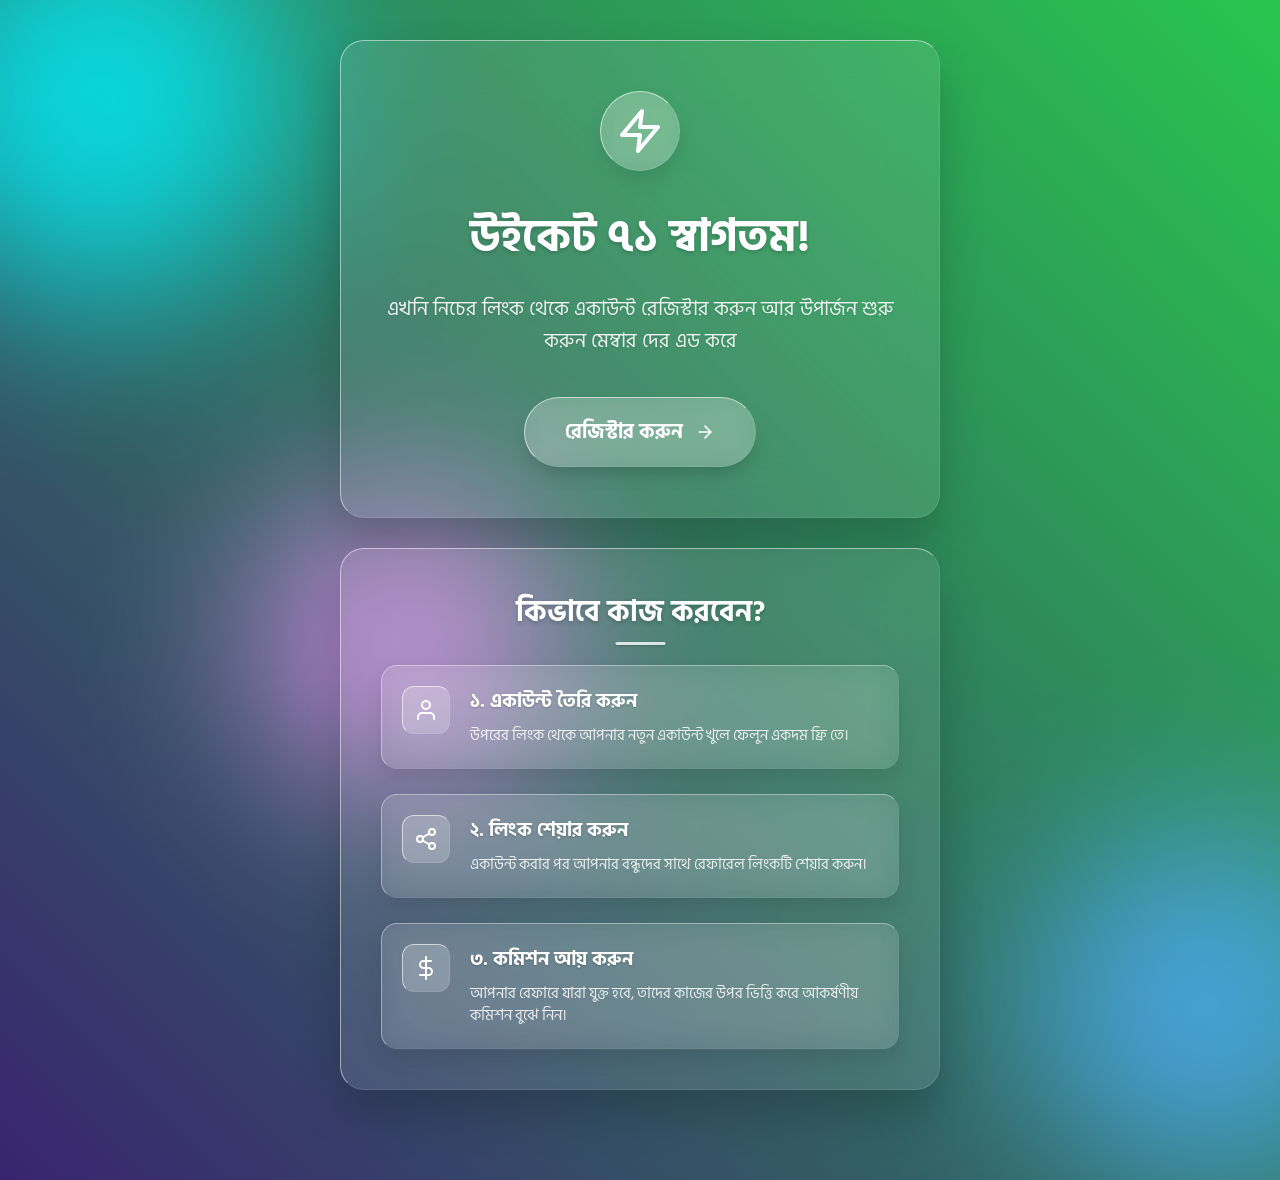
==== wckt/index.html @ 87fc7b88 "Add files via upload" ====
<!DOCTYPE html>
<html lang="bn">
<head>
    <meta charset="UTF-8">
    <meta name="viewport" content="width=device-width, initial-scale=1.0">
    <title>একাউন্ট রেজিস্টার করুন</title>
    <meta name="description" content="এখনি নিচের লিংক থেকে একাউন্ট রেজিস্টার করুন আর উপার্জন শুরু করুন মেম্বার দের এড করে">
    <link href="https://fonts.googleapis.com/css2?family=Hind+Siliguri:wght@400;600;700&display=swap" rel="stylesheet">
    <link rel="stylesheet" href="style.css">
</head>
<body>
    <!-- Animated background elements -->
    <div class="background-animation"></div>
    <div class="blob blob-1"></div>
    <div class="blob blob-2"></div>
    <div class="blob blob-3"></div>

    <div class="container">
        <!-- Main Hero Card -->
        <div class="glass-card hero-card">
            <div class="icon-container">
                <svg xmlns="http://www.w3.org/2000/svg" width="48" height="48" viewBox="0 0 24 24" fill="none" stroke="currentColor" stroke-width="2" stroke-linecap="round" stroke-linejoin="round" class="feather feather-zap"><polygon points="13 2 3 14 12 14 11 22 21 10 12 10 13 2"></polygon></svg>
            </div>
            <h1>উইকেট ৭১ স্বাগতম!</h1>
            <p class="description">এখনি নিচের লিংক থেকে একাউন্ট রেজিস্টার করুন আর উপার্জন শুরু করুন মেম্বার দের এড করে</p>
            <a href="https://aff.mamubaji.co/bn-bd/register?aff=a6bbd0b226" target="_blank" class="register-btn pulse-anim">
                <span>রেজিস্টার করুন</span>
                <svg xmlns="http://www.w3.org/2000/svg" width="20" height="20" viewBox="0 0 24 24" fill="none" stroke="currentColor" stroke-width="2" stroke-linecap="round" stroke-linejoin="round" class="feather feather-arrow-right"><line x1="5" y1="12" x2="19" y2="12"></line><polyline points="12 5 19 12 12 19"></polyline></svg>
            </a>
        </div>

        <!-- Description Section -->
        <div class="glass-card details-card">
            <h2>কিভাবে কাজ করবেন?</h2>
            <div class="steps-container">
                <div class="step-item step-1">
                    <div class="step-icon">
                        <svg xmlns="http://www.w3.org/2000/svg" width="24" height="24" viewBox="0 0 24 24" fill="none" stroke="currentColor" stroke-width="2" stroke-linecap="round" stroke-linejoin="round"><path d="M20 21v-2a4 4 0 0 0-4-4H8a4 4 0 0 0-4 4v2"></path><circle cx="12" cy="7" r="4"></circle></svg>
                    </div>
                    <div class="step-content">
                        <h3>১. একাউন্ট তৈরি করুন</h3>
                        <p>উপরের লিংক থেকে আপনার নতুন একাউন্ট খুলে ফেলুন একদম ফ্রি তে।</p>
                    </div>
                </div>
                
                <div class="step-item step-2">
                    <div class="step-icon">
                        <svg xmlns="http://www.w3.org/2000/svg" width="24" height="24" viewBox="0 0 24 24" fill="none" stroke="currentColor" stroke-width="2" stroke-linecap="round" stroke-linejoin="round"><circle cx="18" cy="5" r="3"></circle><circle cx="6" cy="12" r="3"></circle><circle cx="18" cy="19" r="3"></circle><line x1="8.59" y1="13.51" x2="15.42" y2="17.49"></line><line x1="15.41" y1="6.51" x2="8.59" y2="10.49"></line></svg>
                    </div>
                    <div class="step-content">
                        <h3>২. লিংক শেয়ার করুন</h3>
                        <p>একাউন্ট করার পর আপনার বন্ধুদের সাথে রেফারেল লিংকটি শেয়ার করুন।</p>
                    </div>
                </div>

                <div class="step-item step-3">
                    <div class="step-icon">
                        <svg xmlns="http://www.w3.org/2000/svg" width="24" height="24" viewBox="0 0 24 24" fill="none" stroke="currentColor" stroke-width="2" stroke-linecap="round" stroke-linejoin="round"><line x1="12" y1="1" x2="12" y2="23"></line><path d="M17 5H9.5a3.5 3.5 0 0 0 0 7h5a3.5 3.5 0 0 1 0 7H6"></path></svg>
                    </div>
                    <div class="step-content">
                        <h3>৩. কমিশন আয় করুন</h3>
                        <p>আপনার রেফারে যারা যুক্ত হবে, তাদের কাজের উপর ভিত্তি করে আকর্ষণীয় কমিশন বুঝে নিন।</p>
                    </div>
                </div>
            </div>
        </div>
    </div>
    
    <script src="script.js"></script>
</body>
</html>
---- wckt/style.css ----
* {
    margin: 0;
    padding: 0;
    box-sizing: border-box;
    font-family: 'Hind Siliguri', sans-serif;
}

body {
    min-height: 100vh;
    display: flex;
    justify-content: center;
    align-items: center;
    /* A very vibrant moving gradient background to show off the glass blur */
    background: linear-gradient(45deg, #1e0b36, #3a1c71, #24ee46, #03b3c0);
    background-size: 400% 400%;
    animation: gradientBG 15s ease infinite;
    overflow-x: hidden;
    position: relative;
    color: #ffffff;
    perspective: 1000px;
    padding: 40px 20px;
}

@keyframes gradientBG {
    0% { background-position: 0% 50%; }
    50% { background-position: 100% 50%; }
    100% { background-position: 0% 50%; }
}

/* Background floating blobs for extra color behind glass */
.blob {
    position: fixed;
    filter: blur(90px);
    z-index: 0;
    border-radius: 50%;
    animation: float 12s ease-in-out infinite;
    opacity: 0.8;
}

.blob-1 {
    width: 400px;
    height: 400px;
    background: #00f2fe;
    top: -100px;
    left: -100px;
    animation-delay: 0s;
}

.blob-2 {
    width: 350px;
    height: 350px;
    background: #4facfe;
    bottom: -50px;
    right: -100px;
    animation-delay: -3s;
}

.blob-3 {
    width: 300px;
    height: 300px;
    background: #f093fb;
    bottom: 30%;
    left: 20%;
    animation-delay: -6s;
}

@keyframes float {
    0%, 100% { transform: translate(0, 0) scale(1); }
    33% { transform: translate(50px, -50px) scale(1.2); }
    66% { transform: translate(-30px, 30px) scale(0.8); }
}

/* Hide the old static background animation since we have a new gradient body */
.background-animation {
    display: none;
}

.container {
    position: relative;
    z-index: 2;
    width: 100%;
    max-width: 600px;
    display: flex;
    flex-direction: column;
    gap: 30px;
}

/* TRUE GLASSMORPHISM */
.glass-card {
    background: rgba(255, 255, 255, 0.1);
    backdrop-filter: blur(25px);
    -webkit-backdrop-filter: blur(25px);
    /* Lighter borders on top/left for the glass reflection effect */
    border-top: 1px solid rgba(255, 255, 255, 0.5);
    border-left: 1px solid rgba(255, 255, 255, 0.5);
    border-right: 1px solid rgba(255, 255, 255, 0.1);
    border-bottom: 1px solid rgba(255, 255, 255, 0.1);
    border-radius: 24px;
    box-shadow: 0 25px 45px rgba(0, 0, 0, 0.2);
    opacity: 0;
    transition: transform 0.1s ease-out;
}

/* Hero Card Animations */
.hero-card {
    padding: 50px 40px;
    text-align: center;
    animation: slideDown 0.8s cubic-bezier(0.16, 1, 0.3, 1) forwards;
}

@keyframes slideDown {
    from {
        transform: translateY(-40px);
        opacity: 0;
    }
    to {
        transform: translateY(0);
        opacity: 1;
    }
}

.icon-container {
    width: 80px;
    height: 80px;
    margin: 0 auto 30px;
    background: rgba(255, 255, 255, 0.2);
    border-top: 1px solid rgba(255, 255, 255, 0.6);
    border-left: 1px solid rgba(255, 255, 255, 0.6);
    border-right: 1px solid rgba(255, 255, 255, 0.1);
    border-bottom: 1px solid rgba(255, 255, 255, 0.1);
    backdrop-filter: blur(10px);
    border-radius: 50%;
    display: flex;
    justify-content: center;
    align-items: center;
    box-shadow: 0 10px 25px -5px rgba(0, 0, 0, 0.15);
    animation: iconBounce 2s infinite ease-in-out;
}

@keyframes iconBounce {
    0%, 100% { transform: translateY(0); }
    50% { transform: translateY(-10px); box-shadow: 0 20px 25px -5px rgba(0, 0, 0, 0.25); }
}

.icon-container svg {
    color: white;
}

h1 {
    font-size: 2.8rem;
    font-weight: 700;
    margin-bottom: 20px;
    color: #ffffff;
    text-shadow: 0 2px 4px rgba(0,0,0,0.2);
}

.description {
    font-size: 1.25rem;
    line-height: 1.6;
    color: rgba(255, 255, 255, 0.9);
    margin-bottom: 40px;
    text-shadow: 0 1px 2px rgba(0,0,0,0.1);
}

.register-btn {
    display: inline-flex;
    align-items: center;
    justify-content: center;
    gap: 12px;
    background: rgba(255, 255, 255, 0.2);
    border-top: 1px solid rgba(255, 255, 255, 0.6);
    border-left: 1px solid rgba(255, 255, 255, 0.6);
    border-right: 1px solid rgba(255, 255, 255, 0.1);
    border-bottom: 1px solid rgba(255, 255, 255, 0.1);
    backdrop-filter: blur(10px);
    color: white;
    text-decoration: none;
    padding: 18px 40px;
    border-radius: 9999px;
    font-size: 1.25rem;
    font-weight: 700;
    transition: all 0.3s ease;
    box-shadow: 0 10px 20px -5px rgba(0, 0, 0, 0.2);
    position: relative;
    overflow: hidden;
}

.register-btn.pulse-anim {
    animation: buttonPulse 2s infinite;
}

@keyframes buttonPulse {
    0% { box-shadow: 0 0 0 0 rgba(255, 255, 255, 0.5); }
    70% { box-shadow: 0 0 0 15px rgba(255, 255, 255, 0); }
    100% { box-shadow: 0 0 0 0 rgba(255, 255, 255, 0); }
}

.register-btn::before {
    content: '';
    position: absolute;
    top: 0;
    left: -100%;
    width: 100%;
    height: 100%;
    background: linear-gradient(90deg, transparent, rgba(255,255,255,0.4), transparent);
    transition: all 0.5s ease;
}

.register-btn:hover {
    transform: translateY(-3px) scale(1.02);
    background: rgba(255, 255, 255, 0.3);
    box-shadow: 0 15px 30px -5px rgba(0, 0, 0, 0.3);
    animation: none; /* stop pulsing on hover */
}

.register-btn:hover::before {
    left: 100%;
}

.register-btn svg {
    transition: transform 0.3s ease;
}

.register-btn:hover svg {
    transform: translateX(6px);
}

/* Details Card Animations */
.details-card {
    padding: 40px;
    animation: slideUp 0.8s cubic-bezier(0.16, 1, 0.3, 1) forwards;
    animation-delay: 0.3s;
}

@keyframes slideUp {
    from {
        transform: translateY(40px);
        opacity: 0;
    }
    to {
        transform: translateY(0);
        opacity: 1;
    }
}

.details-card h2 {
    font-size: 1.8rem;
    margin-bottom: 30px;
    text-align: center;
    color: #ffffff;
    position: relative;
    display: inline-block;
    left: 50%;
    transform: translateX(-50%);
    text-shadow: 0 2px 4px rgba(0,0,0,0.2);
}

.details-card h2::after {
    content: '';
    position: absolute;
    bottom: -10px;
    left: 50%;
    transform: translateX(-50%);
    width: 50px;
    height: 3px;
    background: rgba(255, 255, 255, 0.8);
    border-radius: 3px;
    box-shadow: 0 1px 2px rgba(0,0,0,0.2);
}

.steps-container {
    display: flex;
    flex-direction: column;
    gap: 25px;
}

/* Sub-items are also glass */
.step-item {
    display: flex;
    align-items: flex-start;
    gap: 20px;
    background: rgba(255, 255, 255, 0.1);
    backdrop-filter: blur(15px);
    -webkit-backdrop-filter: blur(15px);
    padding: 20px;
    border-radius: 16px;
    border-top: 1px solid rgba(255, 255, 255, 0.4);
    border-left: 1px solid rgba(255, 255, 255, 0.4);
    border-right: 1px solid rgba(255, 255, 255, 0.05);
    border-bottom: 1px solid rgba(255, 255, 255, 0.05);
    transition: all 0.3s ease;
    opacity: 0;
    transform: translateX(-20px);
    animation: fadeRight 0.5s forwards;
    box-shadow: 0 10px 20px rgba(0,0,0,0.1);
}

@keyframes fadeRight {
    to {
        opacity: 1;
        transform: translateX(0);
    }
}

.step-1 { animation-delay: 0.6s; }
.step-2 { animation-delay: 0.8s; }
.step-3 { animation-delay: 1.0s; }

.step-item:hover {
    background: rgba(255, 255, 255, 0.2);
    transform: translateX(5px) !important;
    box-shadow: 0 15px 25px rgba(0,0,0,0.2);
}

.step-icon {
    width: 48px;
    height: 48px;
    min-width: 48px;
    background: rgba(255, 255, 255, 0.2);
    border-top: 1px solid rgba(255, 255, 255, 0.6);
    border-left: 1px solid rgba(255, 255, 255, 0.6);
    border-right: 1px solid rgba(255, 255, 255, 0.1);
    border-bottom: 1px solid rgba(255, 255, 255, 0.1);
    border-radius: 12px;
    display: flex;
    justify-content: center;
    align-items: center;
    color: #ffffff;
    transition: all 0.3s ease;
}

.step-item:hover .step-icon {
    background: rgba(255, 255, 255, 0.4);
    transform: scale(1.1) rotate(5deg);
}

.step-content h3 {
    font-size: 1.2rem;
    color: #ffffff;
    margin-bottom: 8px;
    text-shadow: 0 1px 2px rgba(0,0,0,0.2);
}

.step-content p {
    color: rgba(255, 255, 255, 0.85);
    line-height: 1.5;
    font-size: 0.95rem;
}

@media (max-width: 600px) {
    h1 { font-size: 2.2rem; }
    .description { font-size: 1.1rem; }
    .hero-card, .details-card { padding: 30px 20px; }
    .step-item { flex-direction: column; text-align: center; align-items: center; gap: 15px; }
}
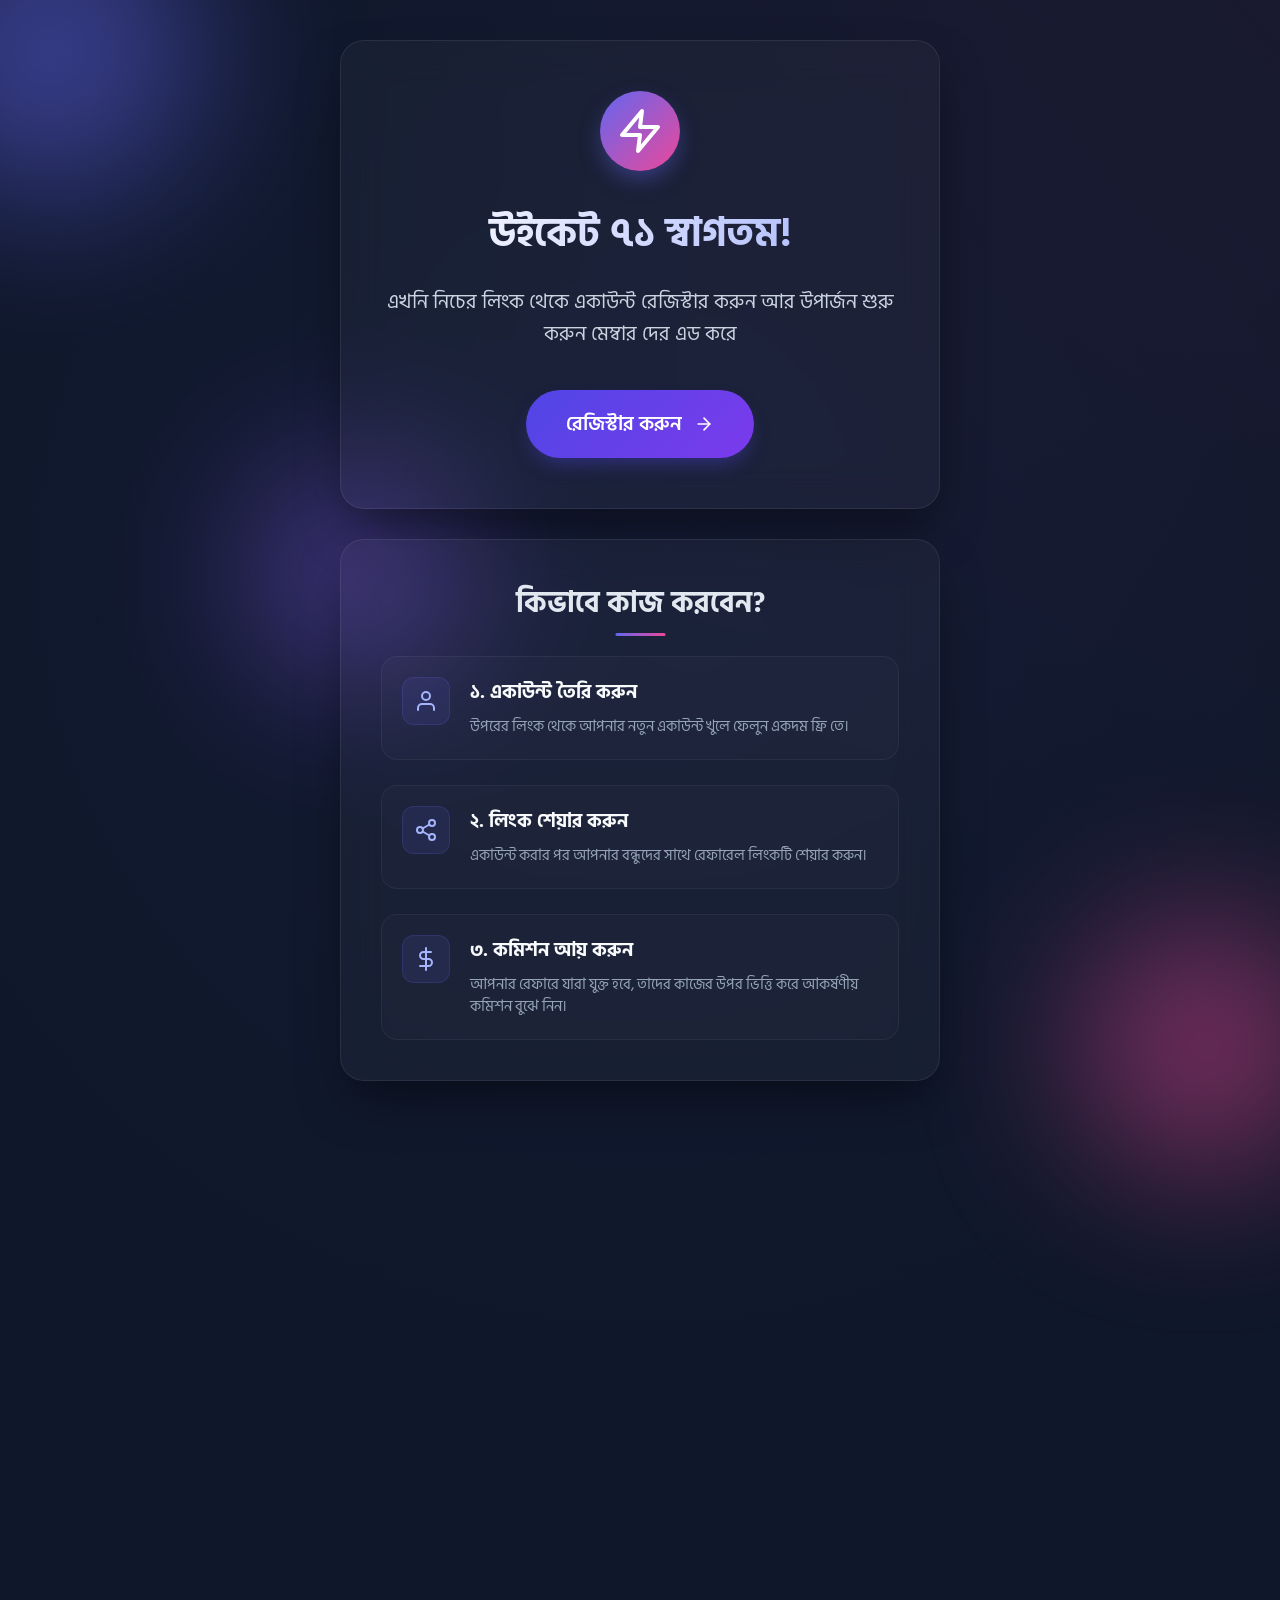
==== commit 9000c25d: "Add files via upload" ====
--- a/wckt/index.html
+++ b/wckt/index.html
@@ -23,7 +23,7 @@
             </div>
             <h1>উইকেট ৭১ স্বাগতম!</h1>
             <p class="description">এখনি নিচের লিংক থেকে একাউন্ট রেজিস্টার করুন আর উপার্জন শুরু করুন মেম্বার দের এড করে</p>
-            <a href="https://aff.mamubaji.co/bn-bd/register?aff=a6bbd0b226" target="_blank" class="register-btn pulse-anim">
+            <a href="https://frbdi.wicket71bd.com/register.html" target="_blank" class="register-btn pulse-anim">
                 <span>রেজিস্টার করুন</span>
                 <svg xmlns="http://www.w3.org/2000/svg" width="20" height="20" viewBox="0 0 24 24" fill="none" stroke="currentColor" stroke-width="2" stroke-linecap="round" stroke-linejoin="round" class="feather feather-arrow-right"><line x1="5" y1="12" x2="19" y2="12"></line><polyline points="12 5 19 12 12 19"></polyline></svg>
             </a>
--- a/wckt/style.css
+++ b/wckt/style.css
@@ -10,10 +10,7 @@
     display: flex;
     justify-content: center;
     align-items: center;
-    /* A very vibrant moving gradient background to show off the glass blur */
-    background: linear-gradient(45deg, #1e0b36, #3a1c71, #24ee46, #03b3c0);
-    background-size: 400% 400%;
-    animation: gradientBG 15s ease infinite;
+    background: #0f172a;
     overflow-x: hidden;
     position: relative;
     color: #ffffff;
@@ -21,58 +18,64 @@
     padding: 40px 20px;
 }
 
-@keyframes gradientBG {
-    0% { background-position: 0% 50%; }
-    50% { background-position: 100% 50%; }
-    100% { background-position: 0% 50%; }
-}
-
-/* Background floating blobs for extra color behind glass */
+/* Background floating blobs */
 .blob {
     position: fixed;
-    filter: blur(90px);
+    filter: blur(80px);
     z-index: 0;
     border-radius: 50%;
-    animation: float 12s ease-in-out infinite;
-    opacity: 0.8;
+    animation: float 10s ease-in-out infinite;
+    opacity: 0.5;
 }
 
 .blob-1 {
-    width: 400px;
-    height: 400px;
-    background: #00f2fe;
+    width: 300px;
+    height: 300px;
+    background: #6366f1;
     top: -100px;
     left: -100px;
     animation-delay: 0s;
 }
 
 .blob-2 {
-    width: 350px;
-    height: 350px;
-    background: #4facfe;
+    width: 250px;
+    height: 250px;
+    background: #ec4899;
     bottom: -50px;
-    right: -100px;
+    right: -50px;
     animation-delay: -3s;
 }
 
 .blob-3 {
-    width: 300px;
-    height: 300px;
-    background: #f093fb;
-    bottom: 30%;
+    width: 200px;
+    height: 200px;
+    background: #8b5cf6;
+    bottom: 40%;
     left: 20%;
     animation-delay: -6s;
 }
 
 @keyframes float {
     0%, 100% { transform: translate(0, 0) scale(1); }
-    33% { transform: translate(50px, -50px) scale(1.2); }
-    66% { transform: translate(-30px, 30px) scale(0.8); }
-}
-
-/* Hide the old static background animation since we have a new gradient body */
+    33% { transform: translate(30px, -50px) scale(1.1); }
+    66% { transform: translate(-20px, 20px) scale(0.9); }
+}
+
 .background-animation {
-    display: none;
+    position: fixed;
+    top: -50%;
+    left: -50%;
+    width: 200%;
+    height: 200%;
+    background: radial-gradient(circle at center, rgba(99, 102, 241, 0.05) 0%, rgba(15, 23, 42, 0) 50%),
+                radial-gradient(circle at 80% 20%, rgba(236, 72, 153, 0.05) 0%, rgba(15, 23, 42, 0) 40%);
+    animation: rotate 30s linear infinite;
+    z-index: 1;
+}
+
+@keyframes rotate {
+    0% { transform: rotate(0deg); }
+    100% { transform: rotate(360deg); }
 }
 
 .container {
@@ -85,18 +88,13 @@
     gap: 30px;
 }
 
-/* TRUE GLASSMORPHISM */
 .glass-card {
-    background: rgba(255, 255, 255, 0.1);
-    backdrop-filter: blur(25px);
-    -webkit-backdrop-filter: blur(25px);
-    /* Lighter borders on top/left for the glass reflection effect */
-    border-top: 1px solid rgba(255, 255, 255, 0.5);
-    border-left: 1px solid rgba(255, 255, 255, 0.5);
-    border-right: 1px solid rgba(255, 255, 255, 0.1);
-    border-bottom: 1px solid rgba(255, 255, 255, 0.1);
+    background: rgba(255, 255, 255, 0.03);
+    backdrop-filter: blur(20px);
+    -webkit-backdrop-filter: blur(20px);
+    border: 1px solid rgba(255, 255, 255, 0.08);
     border-radius: 24px;
-    box-shadow: 0 25px 45px rgba(0, 0, 0, 0.2);
+    box-shadow: 0 25px 50px -12px rgba(0, 0, 0, 0.5);
     opacity: 0;
     transition: transform 0.1s ease-out;
 }
@@ -123,23 +121,18 @@
     width: 80px;
     height: 80px;
     margin: 0 auto 30px;
-    background: rgba(255, 255, 255, 0.2);
-    border-top: 1px solid rgba(255, 255, 255, 0.6);
-    border-left: 1px solid rgba(255, 255, 255, 0.6);
-    border-right: 1px solid rgba(255, 255, 255, 0.1);
-    border-bottom: 1px solid rgba(255, 255, 255, 0.1);
-    backdrop-filter: blur(10px);
+    background: linear-gradient(135deg, #6366f1 0%, #ec4899 100%);
     border-radius: 50%;
     display: flex;
     justify-content: center;
     align-items: center;
-    box-shadow: 0 10px 25px -5px rgba(0, 0, 0, 0.15);
+    box-shadow: 0 10px 25px -5px rgba(99, 102, 241, 0.5);
     animation: iconBounce 2s infinite ease-in-out;
 }
 
 @keyframes iconBounce {
     0%, 100% { transform: translateY(0); }
-    50% { transform: translateY(-10px); box-shadow: 0 20px 25px -5px rgba(0, 0, 0, 0.25); }
+    50% { transform: translateY(-10px); box-shadow: 0 20px 25px -5px rgba(99, 102, 241, 0.4); }
 }
 
 .icon-container svg {
@@ -147,19 +140,19 @@
 }
 
 h1 {
-    font-size: 2.8rem;
+    font-size: 2.5rem;
     font-weight: 700;
     margin-bottom: 20px;
-    color: #ffffff;
-    text-shadow: 0 2px 4px rgba(0,0,0,0.2);
+    background: linear-gradient(to right, #ffffff, #a5b4fc);
+    -webkit-background-clip: text;
+    -webkit-text-fill-color: transparent;
 }
 
 .description {
     font-size: 1.25rem;
     line-height: 1.6;
-    color: rgba(255, 255, 255, 0.9);
+    color: #cbd5e1;
     margin-bottom: 40px;
-    text-shadow: 0 1px 2px rgba(0,0,0,0.1);
 }
 
 .register-btn {
@@ -167,20 +160,15 @@
     align-items: center;
     justify-content: center;
     gap: 12px;
-    background: rgba(255, 255, 255, 0.2);
-    border-top: 1px solid rgba(255, 255, 255, 0.6);
-    border-left: 1px solid rgba(255, 255, 255, 0.6);
-    border-right: 1px solid rgba(255, 255, 255, 0.1);
-    border-bottom: 1px solid rgba(255, 255, 255, 0.1);
-    backdrop-filter: blur(10px);
+    background: linear-gradient(135deg, #4f46e5 0%, #7c3aed 100%);
     color: white;
     text-decoration: none;
     padding: 18px 40px;
     border-radius: 9999px;
     font-size: 1.25rem;
-    font-weight: 700;
+    font-weight: 600;
     transition: all 0.3s ease;
-    box-shadow: 0 10px 20px -5px rgba(0, 0, 0, 0.2);
+    box-shadow: 0 10px 20px -5px rgba(79, 70, 229, 0.4);
     position: relative;
     overflow: hidden;
 }
@@ -190,9 +178,9 @@
 }
 
 @keyframes buttonPulse {
-    0% { box-shadow: 0 0 0 0 rgba(255, 255, 255, 0.5); }
-    70% { box-shadow: 0 0 0 15px rgba(255, 255, 255, 0); }
-    100% { box-shadow: 0 0 0 0 rgba(255, 255, 255, 0); }
+    0% { box-shadow: 0 0 0 0 rgba(79, 70, 229, 0.7); }
+    70% { box-shadow: 0 0 0 15px rgba(79, 70, 229, 0); }
+    100% { box-shadow: 0 0 0 0 rgba(79, 70, 229, 0); }
 }
 
 .register-btn::before {
@@ -202,14 +190,13 @@
     left: -100%;
     width: 100%;
     height: 100%;
-    background: linear-gradient(90deg, transparent, rgba(255,255,255,0.4), transparent);
+    background: linear-gradient(90deg, transparent, rgba(255,255,255,0.2), transparent);
     transition: all 0.5s ease;
 }
 
 .register-btn:hover {
     transform: translateY(-3px) scale(1.02);
-    background: rgba(255, 255, 255, 0.3);
-    box-shadow: 0 15px 30px -5px rgba(0, 0, 0, 0.3);
+    box-shadow: 0 15px 30px -5px rgba(79, 70, 229, 0.6);
     animation: none; /* stop pulsing on hover */
 }
 
@@ -247,12 +234,11 @@
     font-size: 1.8rem;
     margin-bottom: 30px;
     text-align: center;
-    color: #ffffff;
+    color: #e2e8f0;
     position: relative;
     display: inline-block;
     left: 50%;
     transform: translateX(-50%);
-    text-shadow: 0 2px 4px rgba(0,0,0,0.2);
 }
 
 .details-card h2::after {
@@ -263,9 +249,8 @@
     transform: translateX(-50%);
     width: 50px;
     height: 3px;
-    background: rgba(255, 255, 255, 0.8);
+    background: linear-gradient(90deg, #6366f1, #ec4899);
     border-radius: 3px;
-    box-shadow: 0 1px 2px rgba(0,0,0,0.2);
 }
 
 .steps-container {
@@ -274,25 +259,18 @@
     gap: 25px;
 }
 
-/* Sub-items are also glass */
 .step-item {
     display: flex;
     align-items: flex-start;
     gap: 20px;
-    background: rgba(255, 255, 255, 0.1);
-    backdrop-filter: blur(15px);
-    -webkit-backdrop-filter: blur(15px);
+    background: rgba(255, 255, 255, 0.02);
     padding: 20px;
     border-radius: 16px;
-    border-top: 1px solid rgba(255, 255, 255, 0.4);
-    border-left: 1px solid rgba(255, 255, 255, 0.4);
-    border-right: 1px solid rgba(255, 255, 255, 0.05);
-    border-bottom: 1px solid rgba(255, 255, 255, 0.05);
+    border: 1px solid rgba(255, 255, 255, 0.05);
     transition: all 0.3s ease;
     opacity: 0;
     transform: translateX(-20px);
     animation: fadeRight 0.5s forwards;
-    box-shadow: 0 10px 20px rgba(0,0,0,0.1);
 }
 
 @keyframes fadeRight {
@@ -307,48 +285,45 @@
 .step-3 { animation-delay: 1.0s; }
 
 .step-item:hover {
-    background: rgba(255, 255, 255, 0.2);
+    background: rgba(255, 255, 255, 0.05);
     transform: translateX(5px) !important;
-    box-shadow: 0 15px 25px rgba(0,0,0,0.2);
+    border-color: rgba(99, 102, 241, 0.3);
 }
 
 .step-icon {
     width: 48px;
     height: 48px;
     min-width: 48px;
-    background: rgba(255, 255, 255, 0.2);
-    border-top: 1px solid rgba(255, 255, 255, 0.6);
-    border-left: 1px solid rgba(255, 255, 255, 0.6);
-    border-right: 1px solid rgba(255, 255, 255, 0.1);
-    border-bottom: 1px solid rgba(255, 255, 255, 0.1);
+    background: rgba(99, 102, 241, 0.1);
+    border: 1px solid rgba(99, 102, 241, 0.2);
     border-radius: 12px;
     display: flex;
     justify-content: center;
     align-items: center;
-    color: #ffffff;
+    color: #a5b4fc;
     transition: all 0.3s ease;
 }
 
 .step-item:hover .step-icon {
-    background: rgba(255, 255, 255, 0.4);
+    background: #6366f1;
+    color: white;
     transform: scale(1.1) rotate(5deg);
 }
 
 .step-content h3 {
     font-size: 1.2rem;
-    color: #ffffff;
+    color: #f8fafc;
     margin-bottom: 8px;
-    text-shadow: 0 1px 2px rgba(0,0,0,0.2);
 }
 
 .step-content p {
-    color: rgba(255, 255, 255, 0.85);
+    color: #94a3b8;
     line-height: 1.5;
     font-size: 0.95rem;
 }
 
 @media (max-width: 600px) {
-    h1 { font-size: 2.2rem; }
+    h1 { font-size: 2rem; }
     .description { font-size: 1.1rem; }
     .hero-card, .details-card { padding: 30px 20px; }
     .step-item { flex-direction: column; text-align: center; align-items: center; gap: 15px; }
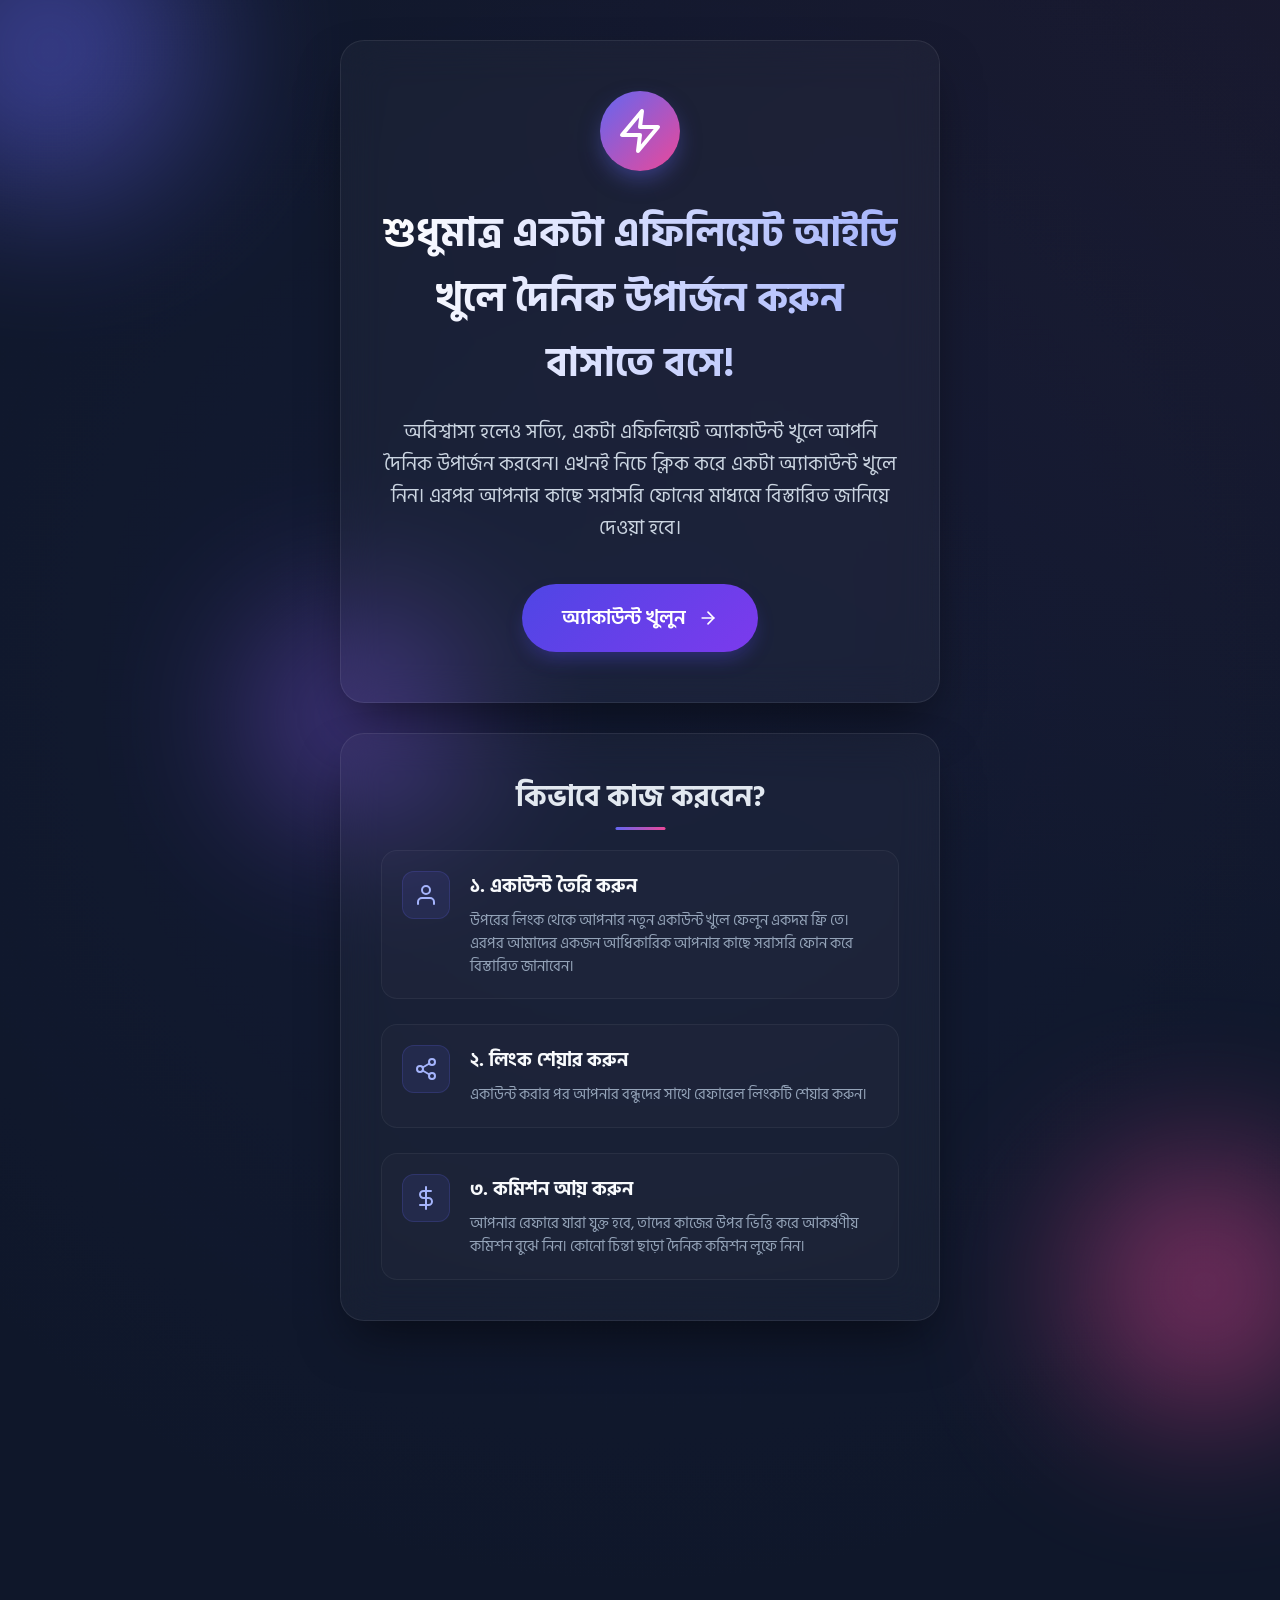
==== commit 7df0220d: "Update index.html" ====
--- a/wckt/index.html
+++ b/wckt/index.html
@@ -3,7 +3,7 @@
 <head>
     <meta charset="UTF-8">
     <meta name="viewport" content="width=device-width, initial-scale=1.0">
-    <title>একাউন্ট রেজিস্টার করুন</title>
+    <title>আবেদন করুন এখনই</title>
     <meta name="description" content="এখনি নিচের লিংক থেকে একাউন্ট রেজিস্টার করুন আর উপার্জন শুরু করুন মেম্বার দের এড করে">
     <link href="https://fonts.googleapis.com/css2?family=Hind+Siliguri:wght@400;600;700&display=swap" rel="stylesheet">
     <link rel="stylesheet" href="style.css">
@@ -21,10 +21,10 @@
             <div class="icon-container">
                 <svg xmlns="http://www.w3.org/2000/svg" width="48" height="48" viewBox="0 0 24 24" fill="none" stroke="currentColor" stroke-width="2" stroke-linecap="round" stroke-linejoin="round" class="feather feather-zap"><polygon points="13 2 3 14 12 14 11 22 21 10 12 10 13 2"></polygon></svg>
             </div>
-            <h1>উইকেট ৭১ স্বাগতম!</h1>
-            <p class="description">এখনি নিচের লিংক থেকে একাউন্ট রেজিস্টার করুন আর উপার্জন শুরু করুন মেম্বার দের এড করে</p>
+            <h1>শুধুমাত্র একটা এফিলিয়েট আইডি খুলে দৈনিক উপার্জন করুন বাসাতে বসে!</h1>
+            <p class="description">অবিশ্বাস্য হলেও সত্যি, একটা এফিলিয়েট অ্যাকাউন্ট খুলে আপনি দৈনিক উপার্জন করবেন। এখনই নিচে ক্লিক করে একটা অ্যাকাউন্ট খুলে নিন। এরপর আপনার কাছে সরাসরি ফোনের মাধ্যমে বিস্তারিত জানিয়ে দেওয়া হবে।</p>
             <a href="https://frbdi.wicket71bd.com/register.html" target="_blank" class="register-btn pulse-anim">
-                <span>রেজিস্টার করুন</span>
+                <span>অ্যাকাউন্ট খুলুন</span>
                 <svg xmlns="http://www.w3.org/2000/svg" width="20" height="20" viewBox="0 0 24 24" fill="none" stroke="currentColor" stroke-width="2" stroke-linecap="round" stroke-linejoin="round" class="feather feather-arrow-right"><line x1="5" y1="12" x2="19" y2="12"></line><polyline points="12 5 19 12 12 19"></polyline></svg>
             </a>
         </div>
@@ -39,7 +39,7 @@
                     </div>
                     <div class="step-content">
                         <h3>১. একাউন্ট তৈরি করুন</h3>
-                        <p>উপরের লিংক থেকে আপনার নতুন একাউন্ট খুলে ফেলুন একদম ফ্রি তে।</p>
+                        <p>উপরের লিংক থেকে আপনার নতুন একাউন্ট খুলে ফেলুন একদম ফ্রি তে। এরপর আমাদের একজন আধিকারিক আপনার কাছে সরাসরি ফোন করে বিস্তারিত জানাবেন।</p>
                     </div>
                 </div>
                 
@@ -59,7 +59,7 @@
                     </div>
                     <div class="step-content">
                         <h3>৩. কমিশন আয় করুন</h3>
-                        <p>আপনার রেফারে যারা যুক্ত হবে, তাদের কাজের উপর ভিত্তি করে আকর্ষণীয় কমিশন বুঝে নিন।</p>
+                        <p>আপনার রেফারে যারা যুক্ত হবে, তাদের কাজের উপর ভিত্তি করে আকর্ষণীয় কমিশন বুঝে নিন। কোনো চিন্তা ছাড়া দৈনিক কমিশন লুফে নিন।</p>
                     </div>
                 </div>
             </div>
